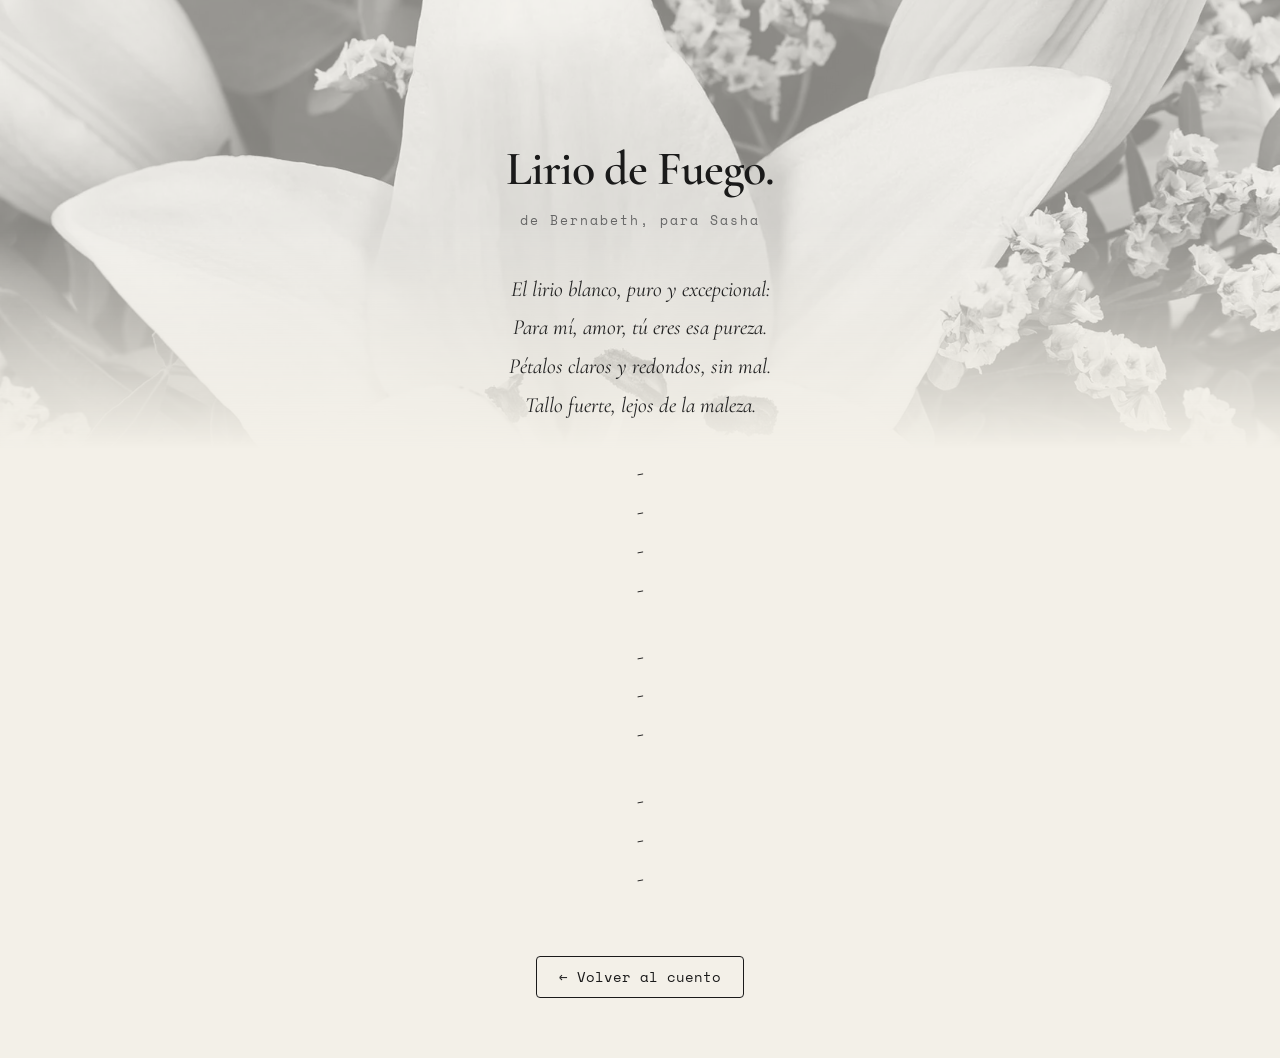
==== second-index.html @ d7d75567 "First cuartet added" ====
<!DOCTYPE html>
<html lang="es">

<head>
    <meta charset="UTF-8">
    <meta name="viewport" content="width=device-width, initial-scale=1.0">
    <title>Soneto</title>
    <link rel="stylesheet" href="poem-styles.css">
</head>

<body>

    <!-- Hero Container: Contiene la imagen de fondo con fade y el poema encima -->
    <section class="poema-hero">

        <!-- Imagen con desvanecido inferior -->
        <div class="imagen-wrapper">
            <img src="lirio.webp" alt="Fondo poético" class="imagen-fade">
        </div>

        <!-- Contenido superpuesto -->
        <div class="poema-contenido">
            <h1 class="poema-titulo">Lirio de Fuego.</h1>
            <p class="poema-autor">de Bernabeth, para Sasha</p>

            <div class="poema-versos">
                <p>
                    El lirio blanco, puro y excepcional:<br>
                    Para mí, amor, tú eres esa pureza.<br>
                    Pétalos claros y redondos, sin mal.<br>
                    Tallo fuerte, lejos de la maleza.
                </p>
                <p>
                    -<br>
                    -<br>
                    -<br>
                    -
                </p>
                <p>
                    -<br>
                    -<br>
                    -
                </p>
                <p>
                    -<br>
                    -<br>
                    -
                </p>
            </div>

            <!-- Botón para volver al cuento -->
            <a href="index.html" class="boton-volver">← Volver al cuento</a>
        </div>

    </section>

</body>

</html>
---- poem-styles.css ----
@import url('https://fonts.googleapis.com/css2?family=Cormorant+Garamond:ital,wght@0,400;0,600;1,400&family=Space+Mono&display=swap');

/* Estilos generales para esta página */
body {
    background-color: #f3f0e8;
    /* Fondo crema estilo pergamino/revista */
    color: #1a1a1a;
    font-family: 'Cormorant Garamond', serif;
    margin: 0;
    padding: 0;
    min-height: 100vh;
}

/* Contenedor Principal */
.poema-hero {
    position: relative;
    width: 100%;
    min-height: 100vh;
    display: flex;
    justify-content: center;
    align-items: flex-start;
    padding-bottom: 60px;
}

/* Wrapper de la imagen de fondo */
.imagen-wrapper {
    position: absolute;
    top: 0;
    left: 0;
    width: 100%;
    height: 450px;
    /* Altura de la imagen de cabecera */
    z-index: 1;
}

.imagen-fade {
    width: 100%;
    height: 100%;
    object-fit: cover;
    filter: grayscale(100%);
    /* Efecto blanco y negro */
    opacity: 0.45;
    /* Ligera transparencia para que el texto sea muy legible */

    /* Máscara que desvanece únicamente el borde inferior hacia el color del fondo */
    -webkit-mask-image: linear-gradient(to bottom, black 50%, transparent 100%);
    mask-image: linear-gradient(to bottom, black 50%, transparent 100%);
}

/* Capa del contenido del poema encima de la imagen */
.poema-contenido {
    position: relative;
    z-index: 2;
    max-width: 600px;
    width: 90%;
    margin-top: 100px;
    /* Desplaza el título hacia la zona iluminada de la imagen */
    text-align: center;
}

.poema-titulo {
    font-size: 3rem;
    font-weight: 600;
    letter-spacing: -1px;
    margin-bottom: 5px;
    color: #1a1a1a;
}

.poema-autor {
    font-family: 'Space Mono', monospace;
    font-size: 0.8rem;
    letter-spacing: 2px;
    color: #666;
    margin-bottom: 40px;
}

/* Estilo de las estrofas */
.poema-versos p {
    font-size: 1.35rem;
    line-height: 1.8;
    margin-bottom: 28px;
    color: #222;
    font-style: italic;
}

/* Botón estilizado para regresar */
.boton-volver {
    display: inline-block;
    margin-top: 30px;
    padding: 10px 22px;
    background-color: transparent;
    color: #1a1a1a;
    border: 1px solid #1a1a1a;
    border-radius: 4px;
    text-decoration: none;
    font-family: 'Space Mono', monospace;
    font-size: 0.85rem;
    transition: all 0.3s ease;
}

.boton-volver:hover {
    background-color: #1a1a1a;
    color: #f3f0e8;
}

/* Adaptación para celulares */
@media (max-width: 600px) {
    .poema-titulo {
        font-size: 2.2rem;
    }

    .poema-versos p {
        font-size: 1.15rem;
    }

    .poema-contenido {
        margin-top: 60px;
    }
}
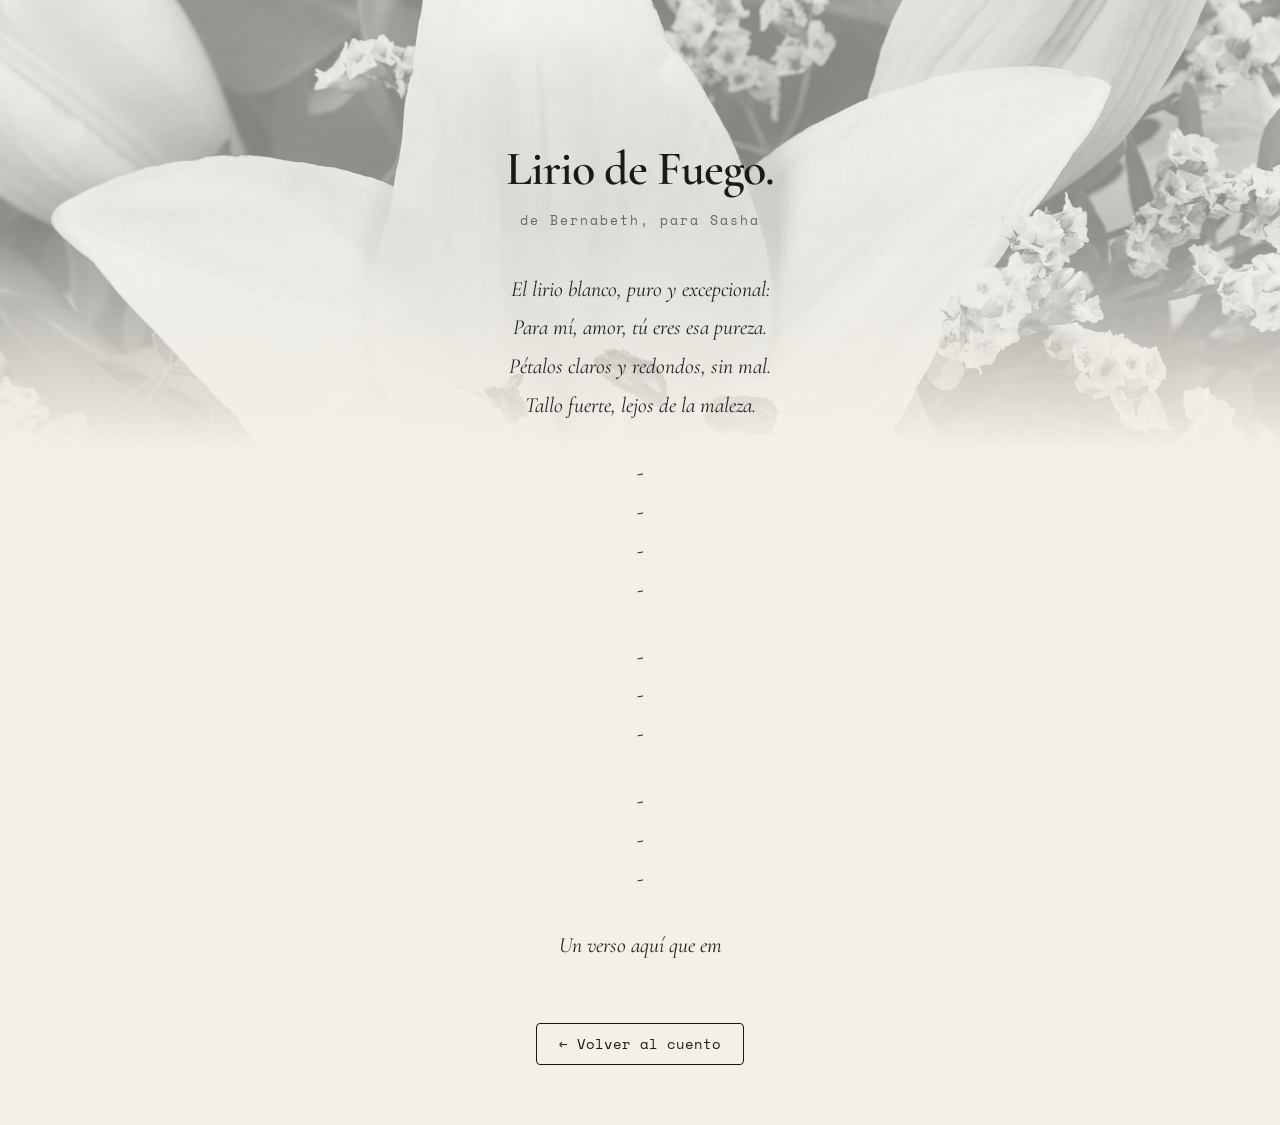
==== commit bb8b0101: "Small changes" ====
--- a/second-index.html
+++ b/second-index.html
@@ -47,11 +47,13 @@
                     -
                 </p>
             </div>
-
+            <!-- Aquí el JavaScript escribirá las estrofas -->
+            <div id="contenedor-poema" class="poema-versos"></div>
             <!-- Botón para volver al cuento -->
             <a href="index.html" class="boton-volver">← Volver al cuento</a>
         </div>
-
+        <!-- Enlazamos el script de JavaScript -->
+        <script src="poem-script.js"></script>
     </section>
 
 </body>
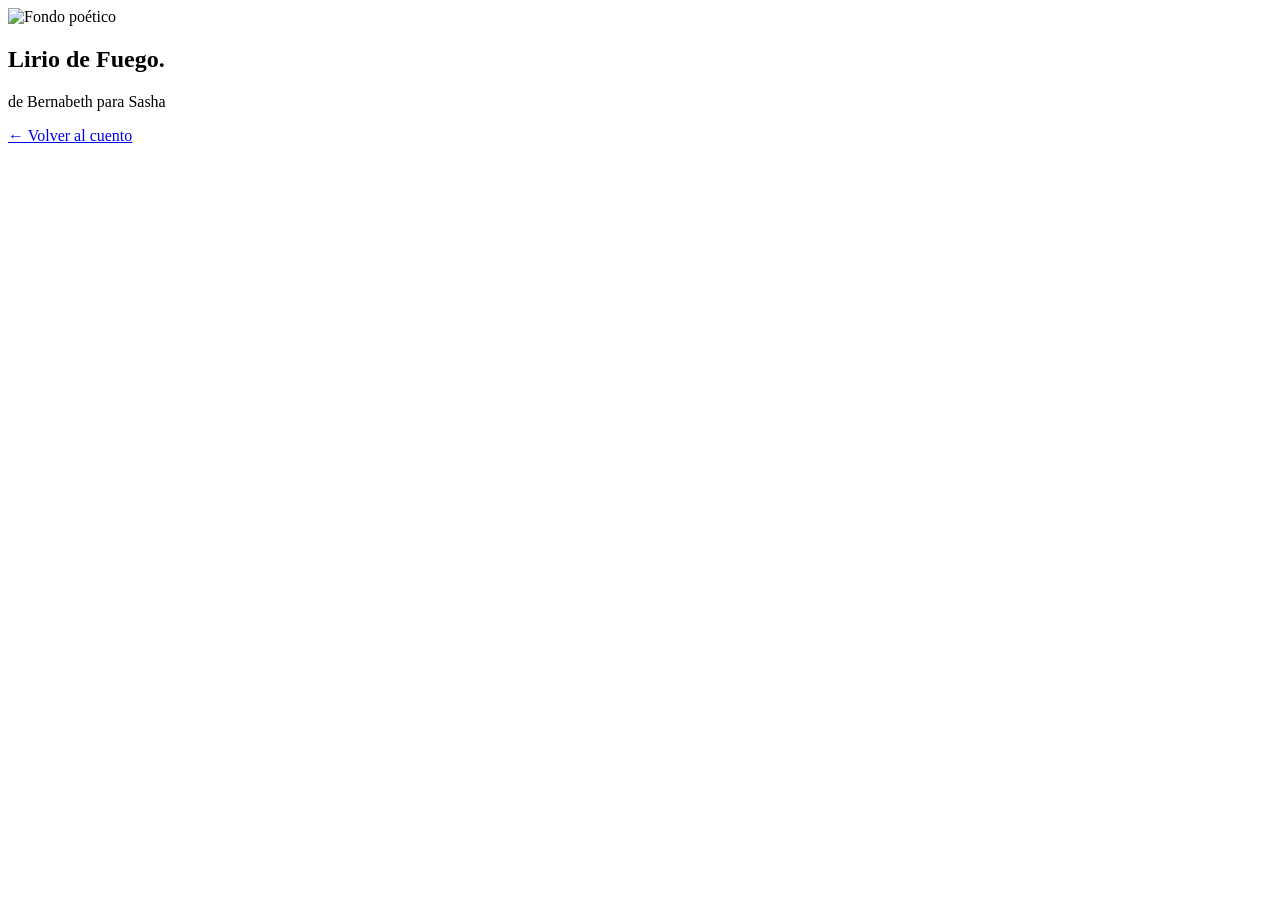
==== commit 6c2135b6: "Changes in the JS animation" ====
--- a/second-index.html
+++ b/second-index.html
@@ -5,57 +5,32 @@
     <meta charset="UTF-8">
     <meta name="viewport" content="width=device-width, initial-scale=1.0">
     <title>Soneto</title>
-    <link rel="stylesheet" href="poem-styles.css">
+    <link rel="stylesheet" href="estilos.css">
 </head>
 
 <body>
 
-    <!-- Hero Container: Contiene la imagen de fondo con fade y el poema encima -->
     <section class="poema-hero">
-
         <!-- Imagen con desvanecido inferior -->
         <div class="imagen-wrapper">
-            <img src="lirio.webp" alt="Fondo poético" class="imagen-fade">
+            <img src="tu-imagen.jpg" alt="Fondo poético" class="imagen-fade">
         </div>
 
-        <!-- Contenido superpuesto -->
+        <!-- Contenido del poema -->
         <div class="poema-contenido">
             <h1 class="poema-titulo">Lirio de Fuego.</h1>
-            <p class="poema-autor">de Bernabeth, para Sasha</p>
+            <p class="poema-autor">de Bernabeth para Sasha</p>
 
-            <div class="poema-versos">
-                <p>
-                    El lirio blanco, puro y excepcional:<br>
-                    Para mí, amor, tú eres esa pureza.<br>
-                    Pétalos claros y redondos, sin mal.<br>
-                    Tallo fuerte, lejos de la maleza.
-                </p>
-                <p>
-                    -<br>
-                    -<br>
-                    -<br>
-                    -
-                </p>
-                <p>
-                    -<br>
-                    -<br>
-                    -
-                </p>
-                <p>
-                    -<br>
-                    -<br>
-                    -
-                </p>
-            </div>
             <!-- Aquí el JavaScript escribirá las estrofas -->
             <div id="contenedor-poema" class="poema-versos"></div>
+
             <!-- Botón para volver al cuento -->
             <a href="index.html" class="boton-volver">← Volver al cuento</a>
         </div>
-        <!-- Enlazamos el script de JavaScript -->
-        <script src="poem-script.js"></script>
     </section>
 
+    <!-- Enlazamos el script de JavaScript -->
+    <script src="soneto.js"></script>
 </body>
 
 </html>
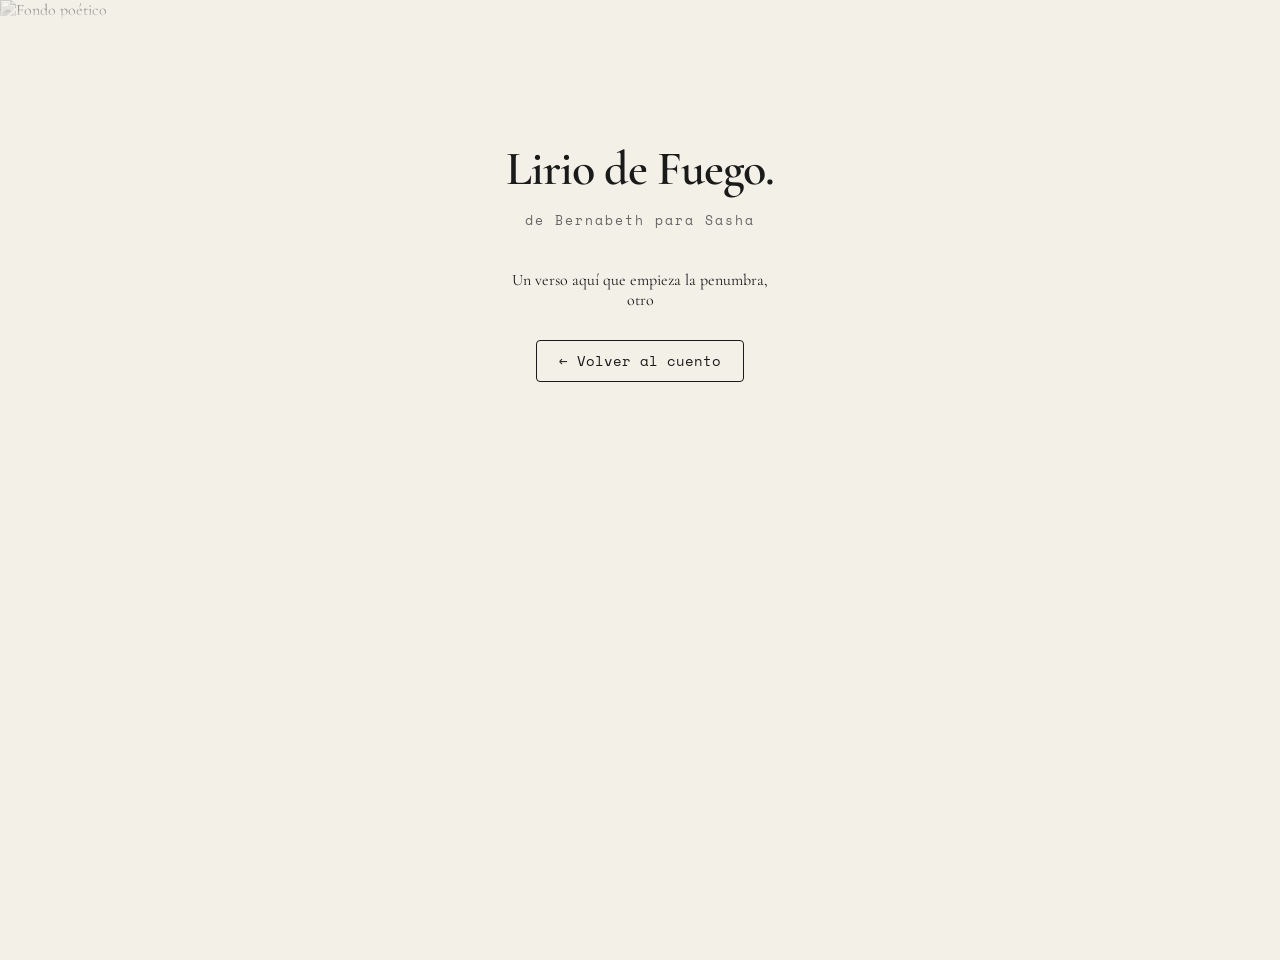
==== commit 996776f9: "Adjusting the path" ====
--- a/second-index.html
+++ b/second-index.html
@@ -5,7 +5,7 @@
     <meta charset="UTF-8">
     <meta name="viewport" content="width=device-width, initial-scale=1.0">
     <title>Soneto</title>
-    <link rel="stylesheet" href="estilos.css">
+    <link rel="stylesheet" href="poem-styles.css">
 </head>
 
 <body>
@@ -30,7 +30,7 @@
     </section>
 
     <!-- Enlazamos el script de JavaScript -->
-    <script src="soneto.js"></script>
+    <script src="poem-script.js"></script>
 </body>
 
 </html>
--- a/poem-styles.css
+++ b/poem-styles.css
@@ -0,0 +1,141 @@
+@import url('https://fonts.googleapis.com/css2?family=Cormorant+Garamond:ital,wght@0,400;0,600;1,400&family=Space+Mono&display=swap');
+
+/* Estilos generales para esta página */
+body {
+    background-color: #f3f0e8;
+    /* Fondo crema estilo pergamino/revista */
+    color: #1a1a1a;
+    font-family: 'Cormorant Garamond', serif;
+    margin: 0;
+    padding: 0;
+    min-height: 100vh;
+}
+
+/* Contenedor Principal */
+.poema-hero {
+    position: relative;
+    width: 100%;
+    min-height: 100vh;
+    display: flex;
+    justify-content: center;
+    align-items: flex-start;
+    padding-bottom: 60px;
+}
+
+/* Wrapper de la imagen de fondo */
+.imagen-wrapper {
+    position: absolute;
+    top: 0;
+    left: 0;
+    width: 100%;
+    height: 450px;
+    /* Altura de la imagen de cabecera */
+    z-index: 1;
+}
+
+.imagen-fade {
+    width: 100%;
+    height: 100%;
+    object-fit: cover;
+    filter: grayscale(100%);
+    /* Efecto blanco y negro */
+    opacity: 0.45;
+    /* Ligera transparencia para que el texto sea muy legible */
+
+    /* Máscara que desvanece únicamente el borde inferior hacia el color del fondo */
+    -webkit-mask-image: linear-gradient(to bottom, black 50%, transparent 100%);
+    mask-image: linear-gradient(to bottom, black 50%, transparent 100%);
+}
+
+/* Capa del contenido del poema encima de la imagen */
+.poema-contenido {
+    position: relative;
+    z-index: 2;
+    max-width: 600px;
+    width: 90%;
+    margin-top: 100px;
+    /* Desplaza el título hacia la zona iluminada de la imagen */
+    text-align: center;
+}
+
+.poema-titulo {
+    font-size: 3rem;
+    font-weight: 600;
+    letter-spacing: -1px;
+    margin-bottom: 5px;
+    color: #1a1a1a;
+}
+
+.poema-autor {
+    font-family: 'Space Mono', monospace;
+    font-size: 0.8rem;
+    letter-spacing: 2px;
+    color: #666;
+    margin-bottom: 40px;
+}
+
+/* Estilo de las estrofas */
+.poema-versos p {
+    font-size: 1.35rem;
+    line-height: 1.8;
+    margin-bottom: 28px;
+    color: #222;
+    font-style: italic;
+}
+
+/* Botón estilizado para regresar */
+.boton-volver {
+    display: inline-block;
+    margin-top: 30px;
+    padding: 10px 22px;
+    background-color: transparent;
+    color: #1a1a1a;
+    border: 1px solid #1a1a1a;
+    border-radius: 4px;
+    text-decoration: none;
+    font-family: 'Space Mono', monospace;
+    font-size: 0.85rem;
+    transition: all 0.3s ease;
+}
+
+.boton-volver:hover {
+    background-color: #1a1a1a;
+    color: #f3f0e8;
+}
+
+/* Adaptación para celulares */
+@media (max-width: 600px) {
+    .poema-titulo {
+        font-size: 2.2rem;
+    }
+
+    .poema-versos p {
+        font-size: 1.15rem;
+    }
+
+    .poema-contenido {
+        margin-top: 60px;
+    }
+}
+
+/* Estilo para el corazón gigante tipeado */
+.corazon-ascii {
+    font-family: 'Space Mono', monospace;
+    font-size: 1.4rem;
+    /* Ajusta el tamaño general del corazón */
+    line-height: 1.1;
+    color: #ff2e2e;
+    /* Rojo sangre / carmesí */
+    text-align: center;
+    margin-top: 30px;
+    white-space: pre;
+    /* Mantiene la alineación y espacios del corazón */
+    text-shadow: 0 0 10px rgba(255, 46, 46, 0.4);
+}
+
+@media (max-width: 600px) {
+    .corazon-ascii {
+        font-size: 1rem;
+        /* Se ajusta automáticamente en celulares */
+    }
+}
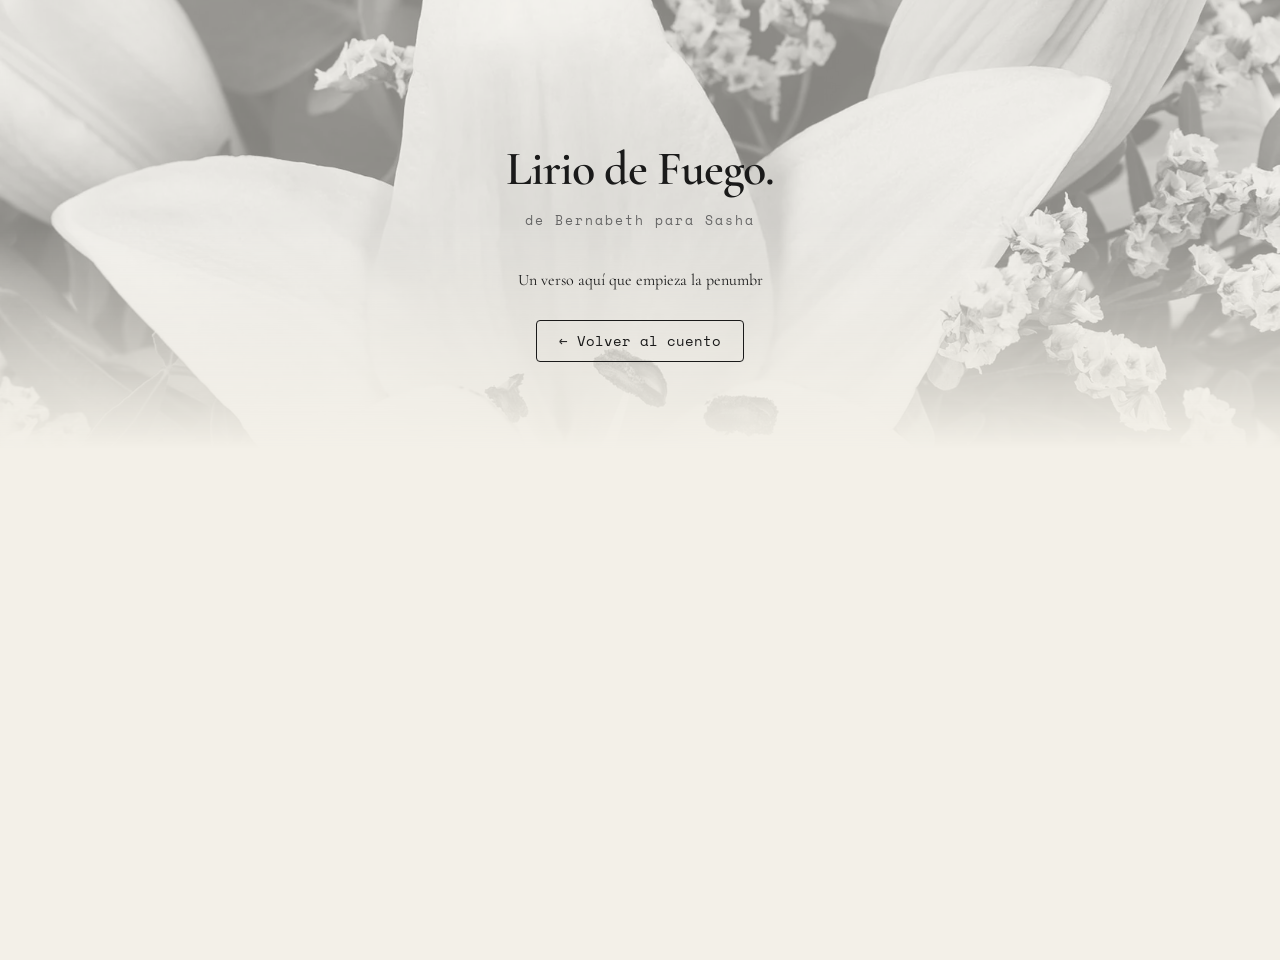
==== commit 90821e80: "Adjusting" ====
--- a/second-index.html
+++ b/second-index.html
@@ -13,7 +13,7 @@
     <section class="poema-hero">
         <!-- Imagen con desvanecido inferior -->
         <div class="imagen-wrapper">
-            <img src="tu-imagen.jpg" alt="Fondo poético" class="imagen-fade">
+            <img src="lirio.webp" alt="Fondo poético" class="imagen-fade">
         </div>
 
         <!-- Contenido del poema -->
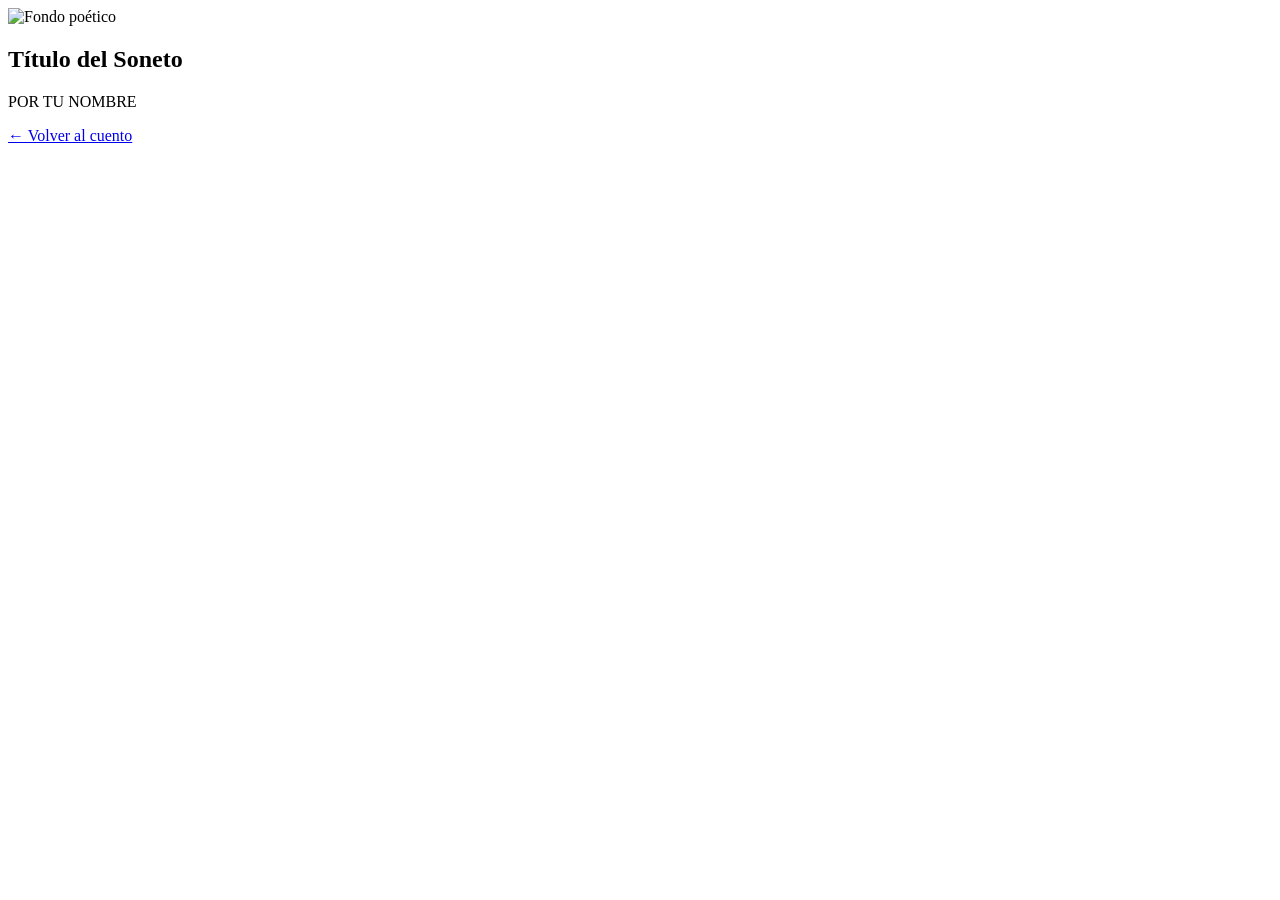
==== commit 9fe92d77: "I changed my mind" ====
--- a/second-index.html
+++ b/second-index.html
@@ -5,7 +5,7 @@
     <meta charset="UTF-8">
     <meta name="viewport" content="width=device-width, initial-scale=1.0">
     <title>Soneto</title>
-    <link rel="stylesheet" href="poem-styles.css">
+    <link rel="stylesheet" href="estilos.css">
 </head>
 
 <body>
@@ -13,13 +13,13 @@
     <section class="poema-hero">
         <!-- Imagen con desvanecido inferior -->
         <div class="imagen-wrapper">
-            <img src="lirio.webp" alt="Fondo poético" class="imagen-fade">
+            <img src="tu-imagen.jpg" alt="Fondo poético" class="imagen-fade">
         </div>
 
         <!-- Contenido del poema -->
         <div class="poema-contenido">
-            <h1 class="poema-titulo">Lirio de Fuego.</h1>
-            <p class="poema-autor">de Bernabeth para Sasha</p>
+            <h1 class="poema-titulo">Título del Soneto</h1>
+            <p class="poema-autor">POR TU NOMBRE</p>
 
             <!-- Aquí el JavaScript escribirá las estrofas -->
             <div id="contenedor-poema" class="poema-versos"></div>
@@ -30,7 +30,7 @@
     </section>
 
     <!-- Enlazamos el script de JavaScript -->
-    <script src="poem-script.js"></script>
+    <script src="soneto.js"></script>
 </body>
 
 </html>
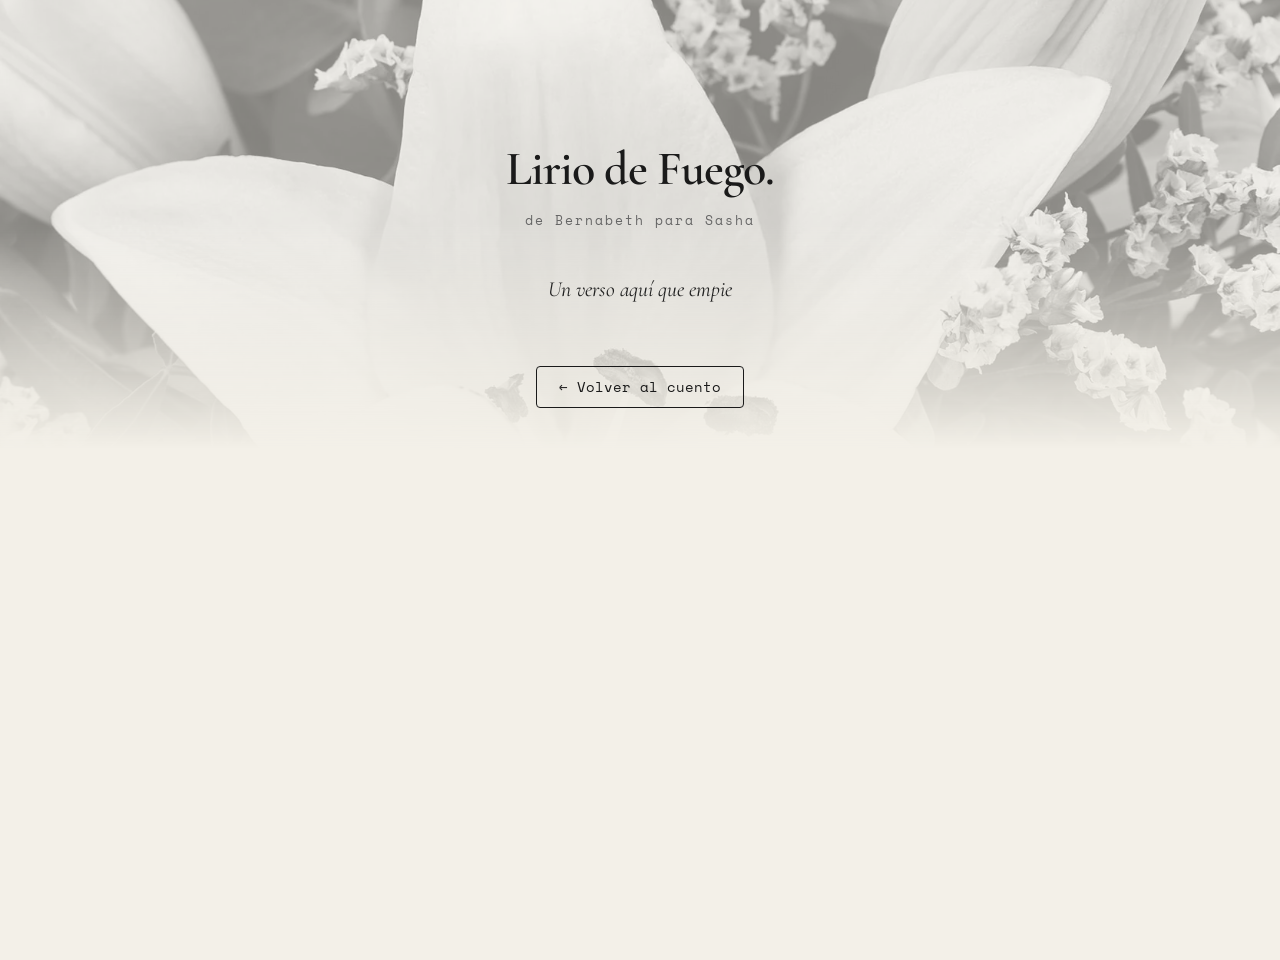
==== commit c88d5055: "New beginnings" ====
--- a/second-index.html
+++ b/second-index.html
@@ -5,7 +5,7 @@
     <meta charset="UTF-8">
     <meta name="viewport" content="width=device-width, initial-scale=1.0">
     <title>Soneto</title>
-    <link rel="stylesheet" href="estilos.css">
+    <link rel="stylesheet" href="poem-styles.css">
 </head>
 
 <body>
@@ -13,13 +13,13 @@
     <section class="poema-hero">
         <!-- Imagen con desvanecido inferior -->
         <div class="imagen-wrapper">
-            <img src="tu-imagen.jpg" alt="Fondo poético" class="imagen-fade">
+            <img src="lirio.webp" alt="Fondo poético" class="imagen-fade">
         </div>
 
         <!-- Contenido del poema -->
         <div class="poema-contenido">
-            <h1 class="poema-titulo">Título del Soneto</h1>
-            <p class="poema-autor">POR TU NOMBRE</p>
+            <h1 class="poema-titulo">Lirio de Fuego.</h1>
+            <p class="poema-autor">de Bernabeth para Sasha</p>
 
             <!-- Aquí el JavaScript escribirá las estrofas -->
             <div id="contenedor-poema" class="poema-versos"></div>
@@ -30,7 +30,7 @@
     </section>
 
     <!-- Enlazamos el script de JavaScript -->
-    <script src="soneto.js"></script>
+    <script src="poem-script.js"></script>
 </body>
 
 </html>
--- a/poem-styles.css
+++ b/poem-styles.css
@@ -0,0 +1,119 @@
+@import url('https://fonts.googleapis.com/css2?family=Cormorant+Garamond:ital,wght@0,400;0,600;1,400&family=Space+Mono&display=swap');
+
+/* Estilos generales para esta página */
+body {
+    background-color: #f3f0e8;
+    /* Fondo crema estilo pergamino/revista */
+    color: #1a1a1a;
+    font-family: 'Cormorant Garamond', serif;
+    margin: 0;
+    padding: 0;
+    min-height: 100vh;
+}
+
+/* Contenedor Principal */
+.poema-hero {
+    position: relative;
+    width: 100%;
+    min-height: 100vh;
+    display: flex;
+    justify-content: center;
+    align-items: flex-start;
+    padding-bottom: 60px;
+}
+
+/* Wrapper de la imagen de fondo */
+.imagen-wrapper {
+    position: absolute;
+    top: 0;
+    left: 0;
+    width: 100%;
+    height: 450px;
+    /* Altura de la imagen de cabecera */
+    z-index: 1;
+}
+
+.imagen-fade {
+    width: 100%;
+    height: 100%;
+    object-fit: cover;
+    filter: grayscale(100%);
+    /* Efecto blanco y negro */
+    opacity: 0.45;
+    /* Ligera transparencia para que el texto sea muy legible */
+
+    /* Máscara que desvanece únicamente el borde inferior hacia el color del fondo */
+    -webkit-mask-image: linear-gradient(to bottom, black 50%, transparent 100%);
+    mask-image: linear-gradient(to bottom, black 50%, transparent 100%);
+}
+
+/* Capa del contenido del poema encima de la imagen */
+.poema-contenido {
+    position: relative;
+    z-index: 2;
+    max-width: 600px;
+    width: 90%;
+    margin-top: 100px;
+    /* Desplaza el título hacia la zona iluminada de la imagen */
+    text-align: center;
+}
+
+.poema-titulo {
+    font-size: 3rem;
+    font-weight: 600;
+    letter-spacing: -1px;
+    margin-bottom: 5px;
+    color: #1a1a1a;
+}
+
+.poema-autor {
+    font-family: 'Space Mono', monospace;
+    font-size: 0.8rem;
+    letter-spacing: 2px;
+    color: #666;
+    margin-bottom: 40px;
+}
+
+/* Estilo de las estrofas */
+.poema-versos p {
+    font-size: 1.35rem;
+    line-height: 1.8;
+    margin-bottom: 28px;
+    color: #222;
+    font-style: italic;
+}
+
+/* Botón estilizado para regresar */
+.boton-volver {
+    display: inline-block;
+    margin-top: 30px;
+    padding: 10px 22px;
+    background-color: transparent;
+    color: #1a1a1a;
+    border: 1px solid #1a1a1a;
+    border-radius: 4px;
+    text-decoration: none;
+    font-family: 'Space Mono', monospace;
+    font-size: 0.85rem;
+    transition: all 0.3s ease;
+}
+
+.boton-volver:hover {
+    background-color: #1a1a1a;
+    color: #f3f0e8;
+}
+
+/* Adaptación para celulares */
+@media (max-width: 600px) {
+    .poema-titulo {
+        font-size: 2.2rem;
+    }
+
+    .poema-versos p {
+        font-size: 1.15rem;
+    }
+
+    .poema-contenido {
+        margin-top: 60px;
+    }
+}
